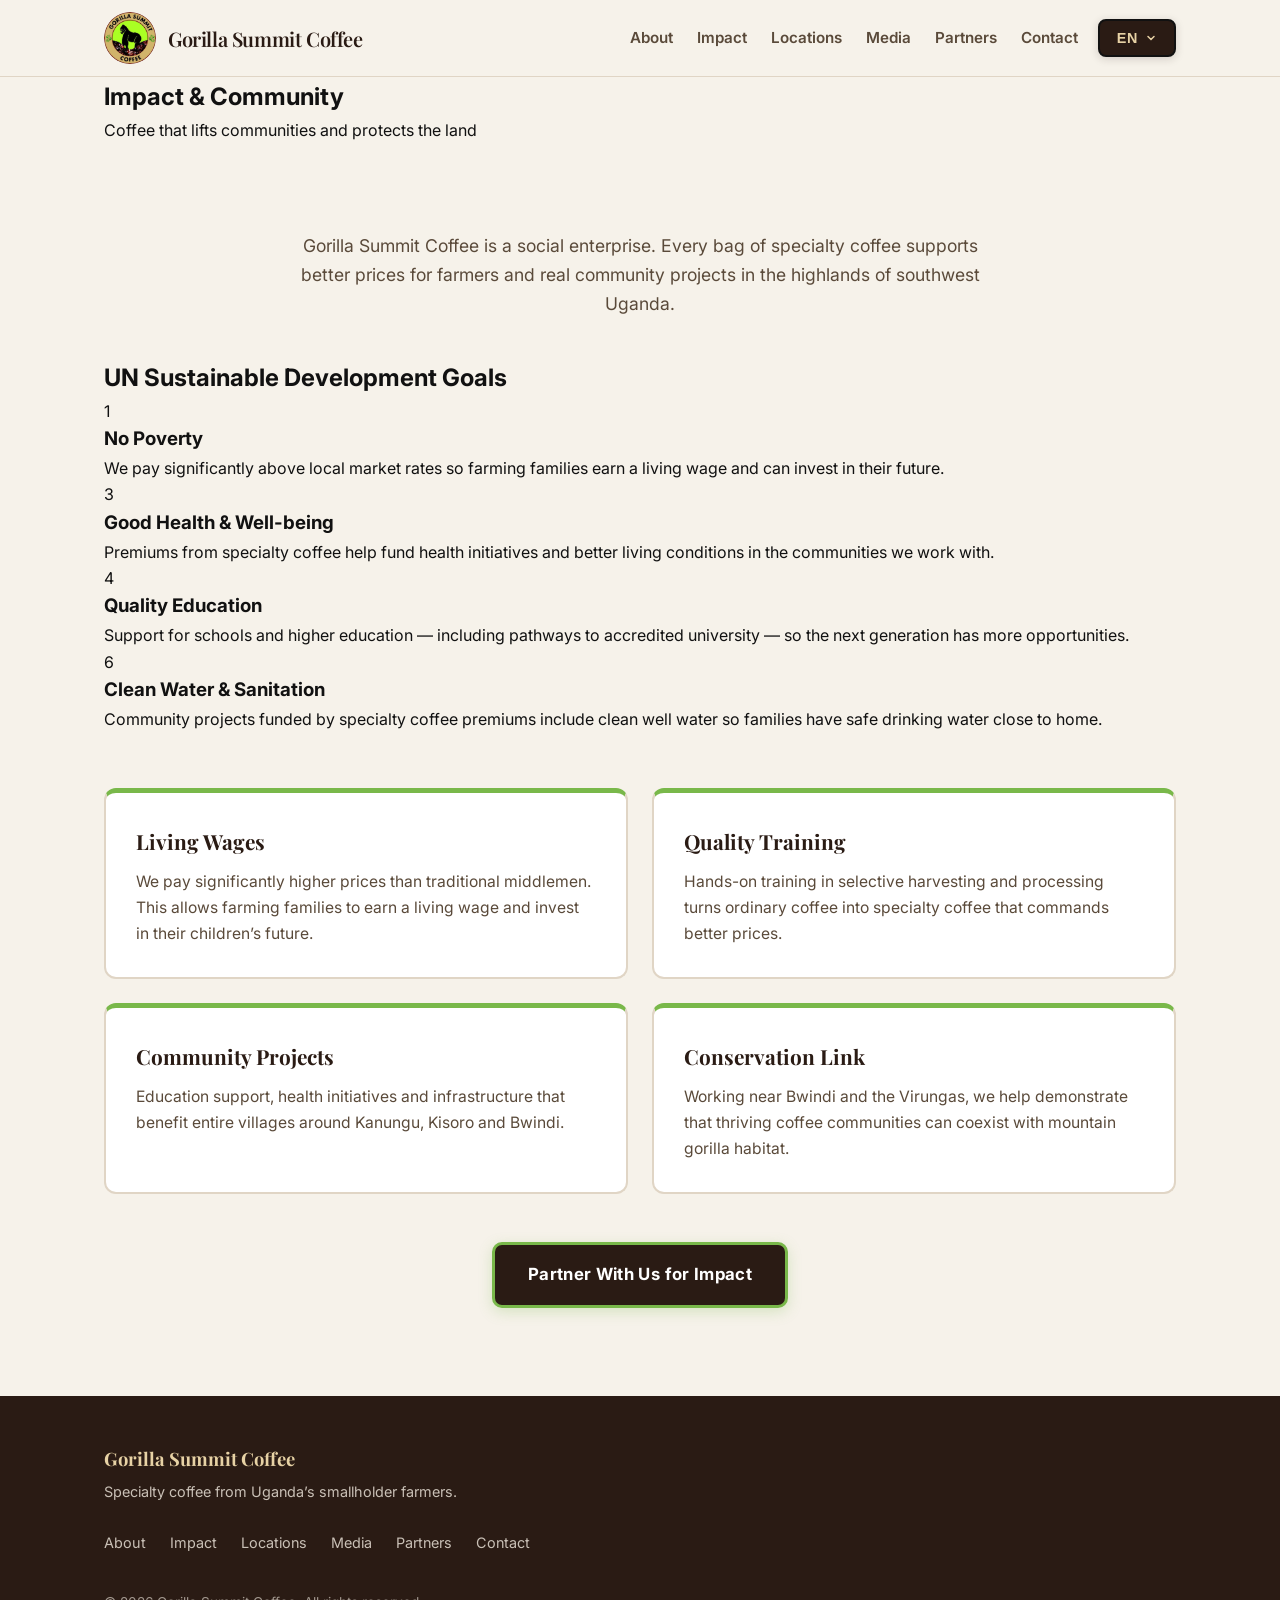
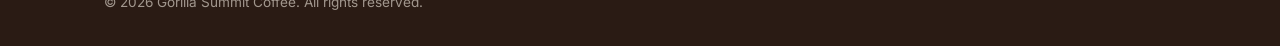
==== impact.html @ e8a61fb9 "Major redesign: multi-page (home/impact/media), full i18n, gated contact, improved responsive & hero" ====
<!DOCTYPE html>
<html lang="en">
<head>
  <meta charset="UTF-8">
  <meta name="viewport" content="width=device-width, initial-scale=1.0">
  <title>Impact & SDGs | Gorilla Summit Coffee</title>
  <meta name="description" content="How Gorilla Summit Coffee supports farmers, communities and the UN Sustainable Development Goals in southwest Uganda.">
  <link rel="stylesheet" href="styles.css">
  <link rel="preconnect" href="https://fonts.googleapis.com">
  <link rel="preconnect" href="https://fonts.gstatic.com" crossorigin>
  <link href="https://fonts.googleapis.com/css2?family=Playfair+Display:wght@500;600;700&family=Inter:wght@400;500;600&display=swap" rel="stylesheet">
  <link rel="icon" href="assets/images/logo.png" type="image/png">
</head>
<body>
  <header class="header">
    <div class="container header-inner">
      <a href="index.html" class="logo">
        <img src="assets/images/logo.png" alt="Gorilla Summit Coffee" class="logo-img" width="52" height="52">
        <span>Gorilla Summit Coffee</span>
      </a>
      <div class="header-right">
        <nav class="nav" id="main-nav">
          <a href="index.html#about" data-i18n="nav-about">Our Story</a>
          <a href="impact.html" class="active" data-i18n="nav-impact">Impact</a>
          <a href="index.html#locations" data-i18n="nav-locations">Locations</a>
          <a href="media.html" data-i18n="nav-media">Media</a>
          <a href="index.html#partners" data-i18n="nav-partners">Partners</a>
          <a href="index.html#contact" data-i18n="nav-contact">Contact</a>
        </nav>
        <div class="lang-switcher">
          <button class="lang-btn" id="lang-btn" aria-label="Change language">
            <span id="current-lang">EN</span>
            <svg width="12" height="12" viewBox="0 0 12 12" fill="none"><path d="M3 4.5L6 7.5L9 4.5" stroke="currentColor" stroke-width="1.5" stroke-linecap="round"/></svg>
          </button>
          <div class="lang-dropdown" id="lang-dropdown">
            <button class="lang-option active" data-lang="en">English</button>
            <button class="lang-option" data-lang="zh">中文</button>
            <button class="lang-option" data-lang="ar">العربية</button>
            <button class="lang-option" data-lang="fr">Français</button>
            <button class="lang-option" data-lang="it">Italiano</button>
            <button class="lang-option" data-lang="ja">日本語</button>
          </div>
        </div>
        <button class="nav-toggle" id="nav-toggle" aria-label="Menu"><span></span><span></span><span></span></button>
      </div>
    </div>
  </header>

  <section class="page-hero">
    <div class="container">
      <h1 data-i18n="impact-title">Impact & Community</h1>
      <p data-i18n="impact-subtitle">Coffee that lifts communities and protects the land</p>
    </div>
  </section>

  <section class="section">
    <div class="container">
      <p class="impact-intro" data-i18n="impact-intro">Gorilla Summit Coffee is a social enterprise. Every bag of specialty coffee supports better prices for farmers and real community projects in the highlands of southwest Uganda. Our work aligns with key United Nations Sustainable Development Goals.</p>

      <h2 class="sdg-heading" data-i18n="sdg-heading">UN Sustainable Development Goals</h2>
      <div class="sdg-grid">
        <div class="sdg-card">
          <div class="sdg-number">1</div>
          <h3 data-i18n="sdg1-title">No Poverty</h3>
          <p data-i18n="sdg1-text">We pay significantly above local market rates so farming families earn a living wage and can invest in their future.</p>
        </div>
        <div class="sdg-card">
          <div class="sdg-number">3</div>
          <h3 data-i18n="sdg3-title">Good Health & Well-being</h3>
          <p data-i18n="sdg3-text">Premiums from specialty coffee help fund health initiatives and better living conditions in the communities we work with.</p>
        </div>
        <div class="sdg-card">
          <div class="sdg-number">4</div>
          <h3 data-i18n="sdg4-title">Quality Education</h3>
          <p data-i18n="sdg4-text">Support for schools and higher education — including pathways to accredited university — so the next generation has more opportunities.</p>
        </div>
        <div class="sdg-card">
          <div class="sdg-number">6</div>
          <h3 data-i18n="sdg6-title">Clean Water & Sanitation</h3>
          <p data-i18n="sdg6-text">Community projects funded by specialty coffee premiums include clean well water so families have safe drinking water close to home.</p>
        </div>
      </div>

      <div class="impact-grid" style="margin-top: 3.5rem;">
        <div class="impact-card">
          <h3 data-i18n="impact-wages-title">Living Wages</h3>
          <p data-i18n="impact-wages">We pay significantly higher prices than traditional middlemen. This allows farming families to earn a living wage and invest in their children’s future.</p>
        </div>
        <div class="impact-card">
          <h3 data-i18n="impact-train-title">Quality Training</h3>
          <p data-i18n="impact-train">Hands-on training in selective harvesting and processing turns ordinary coffee into specialty coffee that commands better prices.</p>
        </div>
        <div class="impact-card">
          <h3 data-i18n="impact-community-title">Community Projects</h3>
          <p data-i18n="impact-community">Education support, health initiatives and infrastructure that benefit entire villages around Kanungu, Kisoro and Bwindi.</p>
        </div>
        <div class="impact-card">
          <h3 data-i18n="impact-conserv-title">Conservation Link</h3>
          <p data-i18n="impact-conserv">Working near Bwindi and the Virungas, we help demonstrate that thriving coffee communities can coexist with mountain gorilla habitat.</p>
        </div>
      </div>

      <div class="partners-cta" style="margin-top: 3rem;">
        <a href="index.html#contact" class="btn" data-i18n="btn-partner">Partner With Us for Impact</a>
      </div>
    </div>
  </section>

  <footer class="footer">
    <div class="container footer-inner">
      <div class="footer-brand">
        <strong>Gorilla Summit Coffee</strong>
        <p data-i18n="footer-tagline">Specialty coffee from the home of the mountain gorilla.</p>
      </div>
      <div class="footer-links">
        <a href="index.html#about" data-i18n="nav-about">Our Story</a>
        <a href="impact.html" data-i18n="nav-impact">Impact</a>
        <a href="index.html#locations" data-i18n="nav-locations">Locations</a>
        <a href="media.html" data-i18n="nav-media">Media</a>
        <a href="index.html#partners" data-i18n="nav-partners">Partners</a>
        <a href="index.html#contact" data-i18n="nav-contact">Contact</a>
      </div>
      <p class="footer-copy">© 2026 Gorilla Summit Coffee. All rights reserved.</p>
    </div>
  </footer>

  <script src="i18n.js"></script>
  <script>
    const toggle = document.getElementById('nav-toggle');
    const nav = document.getElementById('main-nav');
    if (toggle && nav) toggle.addEventListener('click', () => nav.classList.toggle('open'));
    const langBtn = document.getElementById('lang-btn');
    const langDropdown = document.getElementById('lang-dropdown');
    if (langBtn && langDropdown) {
      langBtn.addEventListener('click', (e) => { e.stopPropagation(); langDropdown.classList.toggle('open'); });
      document.addEventListener('click', () => langDropdown.classList.remove('open'));
    }
  </script>
</body>
</html>
---- styles.css ----
/* ============================================
   Gorilla Summit Coffee – 2026 Redesign
   Bold, colourful, professional
   ============================================ */

*, *::before, *::after {
  box-sizing: border-box;
  margin: 0;
  padding: 0;
}

:root {
  --color-forest-green: #3E6B35;
  --color-leaf-green: #79B84A;
  --color-spring: #8BC34A;
  --color-coffee-brown: #5A3825;
  --color-espresso: #2A1B14;
  --color-dark: #111111;
  --color-cream: #E7D2A5;
  --color-beige: #D8C19B;
  --color-ivory: #F6F2EA;
  --color-gold: #C9A227;

  --color-bg: var(--color-ivory);
  --color-bg-alt: #F0E9DC;
  --color-bg-dark: var(--color-espresso);
  --color-text: var(--color-dark);
  --color-text-muted: #5A4A3A;
  --color-accent: var(--color-espresso);
  --color-accent-light: var(--color-coffee-brown);
  --color-green: var(--color-forest-green);
  --color-green-light: var(--color-leaf-green);
  --color-border: #E0D5C5;
  --color-white: #ffffff;

  --font-serif: 'Playfair Display', Georgia, serif;
  --font-sans: 'Inter', system-ui, -apple-system, sans-serif;

  --radius: 12px;
  --shadow: 0 12px 30px rgba(42, 27, 20, 0.08);
  --transition: 0.2s ease;
}

html {
  scroll-behavior: smooth;
}

body {
  font-family: var(--font-sans);
  background: var(--color-bg);
  color: var(--color-text);
  line-height: 1.65;
  -webkit-font-smoothing: antialiased;
}

img {
  max-width: 100%;
  height: auto;
  display: block;
}

a {
  color: inherit;
  text-decoration: none;
}

.container {
  width: 100%;
  max-width: 1120px;
  margin: 0 auto;
  padding: 0 1.5rem;
}

/* ---------- Header ---------- */
.header {
  position: sticky;
  top: 0;
  z-index: 100;
  background: rgba(246, 242, 234, 0.96);
  backdrop-filter: blur(14px);
  border-bottom: 1px solid var(--color-border);
}

.header-inner {
  display: flex;
  align-items: center;
  justify-content: space-between;
  height: 76px;
}

.logo {
  display: flex;
  align-items: center;
  gap: 0.75rem;
  font-family: var(--font-serif);
  font-size: 1.25rem;
  font-weight: 600;
  color: var(--color-accent);
  letter-spacing: -0.02em;
}

.logo-img {
  height: 52px;
  width: auto;
  border-radius: 50%;
}

.header-right {
  display: flex;
  align-items: center;
  gap: 1.25rem;
}

/* Language Switcher */
.lang-switcher {
  position: relative;
}

.lang-btn {
  display: flex;
  align-items: center;
  gap: 0.45rem;
  background: var(--color-espresso);
  border: 2.5px solid var(--color-dark);
  border-radius: 8px;
  padding: 0.55rem 1.05rem;
  font-size: 0.9rem;
  font-weight: 700;
  letter-spacing: 0.04em;
  color: var(--color-cream);
  cursor: pointer;
  transition: background var(--transition), transform 0.15s, box-shadow 0.15s;
  box-shadow: 0 2px 8px rgba(42, 27, 20, 0.18);
}

.lang-btn:hover {
  background: var(--color-coffee-brown);
  transform: translateY(-1px);
}

.lang-dropdown {
  display: none;
  position: absolute;
  top: calc(100% + 8px);
  right: 0;
  background: var(--color-white);
  border: 1px solid var(--color-border);
  border-radius: 10px;
  box-shadow: 0 16px 40px rgba(42, 27, 20, 0.14);
  min-width: 168px;
  z-index: 200;
  overflow: hidden;
  padding: 0.4rem 0;
}

.lang-dropdown.open {
  display: block;
}

.lang-option {
  display: block;
  width: 100%;
  text-align: left;
  padding: 0.75rem 1.2rem;
  background: none;
  border: none;
  font-size: 0.95rem;
  color: var(--color-text);
  cursor: pointer;
}

.lang-option:hover,
.lang-option.active {
  background: rgba(62, 107, 53, 0.09);
  color: var(--color-forest-green);
  font-weight: 600;
}

.nav {
  display: flex;
  gap: 1.5rem;
}

.nav a {
  font-size: 0.95rem;
  font-weight: 600;
  color: var(--color-text-muted);
  transition: color var(--transition);
  position: relative;
}

.nav a:hover {
  color: var(--color-leaf-green);
}

.nav-toggle {
  display: none;
  flex-direction: column;
  gap: 5px;
  background: none;
  border: none;
  cursor: pointer;
  padding: 6px;
}

.nav-toggle span {
  display: block;
  width: 22px;
  height: 2px;
  background: var(--color-accent);
}

/* ---------- Buttons – Bold & Pop ---------- */
.btn {
  display: inline-block;
  padding: 1rem 2.1rem;
  background: var(--color-espresso);
  color: var(--color-white);
  font-size: 1.05rem;
  font-weight: 700;
  border-radius: 10px;
  border: 3px solid var(--color-leaf-green);
  transition: all 0.2s ease;
  box-shadow: 0 4px 14px rgba(121, 184, 74, 0.25);
  letter-spacing: 0.02em;
}

.btn:hover {
  background: var(--color-leaf-green);
  color: var(--color-dark);
  border-color: var(--color-spring);
  transform: translateY(-2px);
  box-shadow: 0 8px 22px rgba(121, 184, 74, 0.35);
}

.btn-outline {
  background: transparent;
  color: var(--color-espresso);
  border: 3px solid var(--color-leaf-green);
  box-shadow: none;
}

.btn-outline:hover {
  background: var(--color-leaf-green);
  color: var(--color-dark);
  border-color: var(--color-spring);
}

/* ---------- Hero ---------- */
.hero {
  position: relative;
  padding: 7.5rem 0 6.5rem;
  background: linear-gradient(165deg, #E8DFD0 0%, var(--color-bg-alt) 40%, var(--color-bg) 100%);
  text-align: center;
  overflow: hidden;
}

.hero-overlay {
  position: absolute;
  inset: 0;
  background: radial-gradient(ellipse at 70% 15%, rgba(62, 107, 53, 0.07) 0%, transparent 55%);
  pointer-events: none;
}

.hero-content {
  position: relative;
  z-index: 1;
}

.hero-eyebrow {
  font-size: 0.9rem;
  font-weight: 700;
  letter-spacing: 0.14em;
  text-transform: uppercase;
  color: var(--color-leaf-green);
  margin-bottom: 1rem;
}

.hero h1 {
  font-family: var(--font-serif);
  font-size: clamp(2.6rem, 6.5vw, 4.2rem);
  font-weight: 600;
  line-height: 1.12;
  color: var(--color-accent);
  margin-bottom: 1.35rem;
  letter-spacing: -0.03em;
}

.hero-subtitle {
  font-size: 1.18rem;
  color: var(--color-text-muted);
  max-width: 600px;
  margin: 0 auto 2.5rem;
}

.hero-actions {
  display: flex;
  gap: 1.1rem;
  justify-content: center;
  flex-wrap: wrap;
}

/* ---------- Sections ---------- */
.section {
  padding: 5.5rem 0;
}

.section-alt {
  background: var(--color-bg-alt);
}

.section-header {
  text-align: center;
  margin-bottom: 3rem;
}

.section-header h2 {
  font-family: var(--font-serif);
  font-size: clamp(2rem, 4vw, 2.6rem);
  font-weight: 600;
  color: var(--color-accent);
  margin-bottom: 0.45rem;
}

.section-header p {
  color: var(--color-text-muted);
  font-size: 1.08rem;
}

/* ---------- About ---------- */
.about-grid {
  display: grid;
  grid-template-columns: 1.35fr 1fr;
  gap: 3.5rem;
  align-items: start;
}

.about-text p {
  margin-bottom: 1.2rem;
  color: var(--color-text-muted);
  font-size: 1.05rem;
}

.about-closing {
  font-weight: 600;
  color: var(--color-accent) !important;
  margin-top: 1.5rem;
}

.about-highlights {
  display: flex;
  flex-direction: column;
  gap: 1.15rem;
}

.highlight {
  padding: 1.4rem 1.5rem;
  background: var(--color-white);
  border: 2px solid var(--color-border);
  border-radius: var(--radius);
  border-left: 5px solid var(--color-leaf-green);
}

.highlight strong {
  display: block;
  font-size: 1.35rem;
  font-family: var(--font-serif);
  color: var(--color-leaf-green);
  margin-bottom: 0.25rem;
}

.highlight span {
  font-size: 0.95rem;
  color: var(--color-text-muted);
}

/* ---------- Locations ---------- */
.locations-grid {
  display: grid;
  grid-template-columns: repeat(2, 1fr);
  gap: 1.6rem;
}

.location-card {
  background: var(--color-white);
  padding: 0;
  border-radius: var(--radius);
  border: 2px solid var(--color-border);
  overflow: hidden;
  transition: transform var(--transition), box-shadow var(--transition), border-color var(--transition);
}

.location-card:hover {
  transform: translateY(-4px);
  box-shadow: var(--shadow);
  border-color: var(--color-leaf-green);
}

.card-image-placeholder {
  height: 160px;
  background: linear-gradient(135deg, #E8DFD0, #D8C19B);
  display: flex;
  align-items: center;
  justify-content: center;
  color: var(--color-text-muted);
  font-size: 0.9rem;
  font-weight: 500;
}

.location-card h3 {
  font-family: var(--font-serif);
  font-size: 1.4rem;
  color: var(--color-accent);
  margin: 1.2rem 1.4rem 0.3rem;
}

.location-tag {
  font-size: 0.8rem;
  font-weight: 700;
  letter-spacing: 0.04em;
  text-transform: uppercase;
  color: var(--color-leaf-green);
  margin: 0 1.4rem 0.7rem;
}

.location-card p:last-child {
  color: var(--color-text-muted);
  font-size: 0.98rem;
  padding: 0 1.4rem 1.4rem;
}

/* ---------- Coffee / Services ---------- */
.coffee-intro {
  max-width: 760px;
  margin: 0 auto 3rem;
  text-align: center;
}

.coffee-intro p {
  color: var(--color-text-muted);
  font-size: 1.05rem;
  margin-bottom: 1rem;
}

.services-grid {
  display: grid;
  grid-template-columns: repeat(2, 1fr);
  gap: 1.5rem;
}

.service-card {
  background: var(--color-white);
  padding: 1.9rem;
  border-radius: var(--radius);
  border: 2px solid var(--color-border);
  transition: transform var(--transition), border-color var(--transition);
}

.service-card:hover {
  transform: translateY(-3px);
  border-color: var(--color-leaf-green);
}

.service-card h3 {
  font-family: var(--font-serif);
  font-size: 1.3rem;
  color: var(--color-accent);
  margin-bottom: 0.65rem;
}

.service-card p {
  color: var(--color-text-muted);
  font-size: 0.98rem;
}

/* ---------- Impact ---------- */
.impact-intro {
  max-width: 700px;
  margin: 0 auto 2.5rem;
  text-align: center;
  font-size: 1.1rem;
  color: var(--color-text-muted);
}

.impact-grid {
  display: grid;
  grid-template-columns: repeat(2, 1fr);
  gap: 1.5rem;
}

.impact-card {
  background: var(--color-white);
  padding: 1.9rem;
  border-radius: var(--radius);
  border: 2px solid var(--color-border);
  border-top: 5px solid var(--color-leaf-green);
}

.impact-card h3 {
  font-family: var(--font-serif);
  font-size: 1.3rem;
  color: var(--color-accent);
  margin-bottom: 0.7rem;
}

.impact-card p {
  color: var(--color-text-muted);
  font-size: 0.98rem;
}

.impact-cta {
  text-align: center;
  margin-top: 2.5rem;
}

/* ---------- Partners ---------- */
.partners-grid {
  display: grid;
  grid-template-columns: repeat(3, 1fr);
  gap: 1.5rem;
  margin-bottom: 2.5rem;
}

.partner-card {
  background: var(--color-white);
  padding: 1.9rem;
  border-radius: var(--radius);
  border: 2px solid var(--color-border);
  text-align: center;
  transition: border-color var(--transition), transform var(--transition);
}

.partner-card:hover {
  border-color: var(--color-leaf-green);
  transform: translateY(-3px);
}

.partner-card h3 {
  font-family: var(--font-serif);
  font-size: 1.25rem;
  color: var(--color-accent);
  margin-bottom: 0.6rem;
}

.partner-card p {
  color: var(--color-text-muted);
  font-size: 0.95rem;
}

.partners-cta {
  text-align: center;
}

.partners-cta p {
  margin-bottom: 1.2rem;
  color: var(--color-text-muted);
}

/* ---------- Contact ---------- */
.contact-inner {
  text-align: center;
  max-width: 720px;
  margin: 0 auto;
}

.contact-content > p {
  color: var(--color-text-muted);
  font-size: 1.1rem;
  margin-bottom: 2rem;
}

.contact-actions {
  display: flex;
  gap: 1.1rem;
  justify-content: center;
  flex-wrap: wrap;
  margin-bottom: 1.5rem;
}

.email-note {
  font-size: 0.95rem;
  color: var(--color-text-muted);
  margin-bottom: 0.75rem;
}

.contact-emails {
  display: flex;
  flex-direction: column;
  gap: 0.5rem;
  align-items: center;
  margin-bottom: 1.5rem;
}

.email-link {
  font-size: 1.08rem;
  font-weight: 600;
  color: var(--color-leaf-green);
  padding: 0.4rem 0.9rem;
  border-radius: 8px;
  transition: background var(--transition);
}

.email-link:hover {
  background: rgba(121, 184, 74, 0.12);
  text-decoration: underline;
}

.contact-details {
  display: grid;
  grid-template-columns: 1fr 1fr;
  gap: 1.5rem;
  text-align: left;
}

.contact-person {
  background: var(--color-white);
  padding: 1.6rem;
  border-radius: var(--radius);
  border: 2px solid var(--color-border);
}

.contact-person strong {
  display: block;
  font-family: var(--font-serif);
  font-size: 1.15rem;
  color: var(--color-accent);
  margin-bottom: 0.25rem;
}

.contact-person .role {
  display: block;
  font-size: 0.82rem;
  font-weight: 700;
  letter-spacing: 0.03em;
  text-transform: uppercase;
  color: var(--color-leaf-green);
  margin-bottom: 0.9rem;
}

.contact-person p {
  color: var(--color-text-muted);
  font-size: 0.95rem;
  line-height: 1.7;
}

.contact-person a {
  color: var(--color-leaf-green);
  font-weight: 500;
}

.contact-person a:hover {
  text-decoration: underline;
}

/* ---------- Footer ---------- */
.footer {
  padding: 3rem 0 2rem;
  background: var(--color-bg-dark);
  color: #C9C0B6;
}

.footer-inner {
  display: grid;
  gap: 1.75rem;
}

.footer-brand strong {
  font-family: var(--font-serif);
  font-size: 1.15rem;
  color: var(--color-cream);
  display: block;
  margin-bottom: 0.35rem;
}

.footer-brand p {
  font-size: 0.9rem;
}

.footer-links {
  display: flex;
  gap: 1.5rem;
  flex-wrap: wrap;
}

.footer-links a {
  font-size: 0.9rem;
  color: #C9C0B6;
  transition: color var(--transition);
}

.footer-links a:hover {
  color: var(--color-leaf-green);
}

.footer-copy {
  font-size: 0.85rem;
  opacity: 0.75;
  margin-top: 0.5rem;
}

/* ---------- SDG strip ---------- */
.sdg-strip {
  display: grid;
  grid-template-columns: repeat(4, 1fr);
  gap: 1rem;
  margin-bottom: 2.75rem;
}

.sdg-item {
  border-radius: 10px;
  overflow: hidden;
  box-shadow: 0 6px 18px rgba(42, 27, 20, 0.08);
  border: 2px solid var(--color-border);
  transition: transform 0.2s ease, border-color 0.2s ease;
}

.sdg-item:hover {
  transform: translateY(-3px);
  border-color: var(--color-leaf-green);
}

.sdg-item img {
  width: 100%;
  height: auto;
  display: block;
}

/* ---------- Partners logos ---------- */
.partners-logos {
  display: grid;
  grid-template-columns: repeat(auto-fit, minmax(160px, 1fr));
  gap: 1.5rem;
  align-items: center;
  margin-bottom: 2.5rem;
}

.partner-logo-card {
  background: var(--color-white);
  border: 2px solid var(--color-border);
  border-radius: var(--radius);
  padding: 1.4rem 1.2rem;
  display: flex;
  align-items: center;
  justify-content: center;
  min-height: 110px;
  transition: border-color 0.2s ease, transform 0.2s ease, box-shadow 0.2s ease;
}

.partner-logo-card:hover {
  border-color: var(--color-leaf-green);
  transform: translateY(-3px);
  box-shadow: var(--shadow);
}

.partner-logo-card img {
  max-height: 64px;
  width: auto;
  max-width: 100%;
  object-fit: contain;
}

.partner-logo-wide {
  grid-column: span 2;
  min-height: 90px;
}

.partner-logo-wide img {
  max-height: 56px;
}

.partners-note {
  text-align: center;
  max-width: 720px;
  margin: 0 auto 2rem;
  color: var(--color-text-muted);
  font-size: 1.02rem;
}

.partners-note strong {
  color: var(--color-accent);
}

/* ---------- Responsive ---------- */
@media (max-width: 900px) {
  .about-grid,
  .locations-grid,
  .services-grid,
  .impact-grid,
  .partners-grid {
    grid-template-columns: 1fr;
  }

  .contact-details {
    grid-template-columns: 1fr;
  }
}

@media (max-width: 700px) {
  .nav {
    display: none;
    position: absolute;
    top: 76px;
    left: 0;
    right: 0;
    background: var(--color-bg);
    flex-direction: column;
    padding: 1.25rem 1.5rem 1.5rem;
    border-bottom: 1px solid var(--color-border);
    gap: 0.9rem;
  }

  .nav.open {
    display: flex;
  }

  .nav-toggle {
    display: flex;
  }

  .hero {
    padding: 5.5rem 0 5rem;
  }

  .section {
    padding: 4rem 0;
  }

  .hero-actions,
  .contact-actions {
    flex-direction: column;
    align-items: center;
  }

  .header-right {
    gap: 0.6rem;
  }

  .sdg-strip {
    grid-template-columns: 1fr 1fr;
  }
  .partner-logo-wide {
    grid-column: span 1;
  }
}

@media (max-width: 480px) {
  .header-inner {
    height: 68px;
  }

  .logo-img {
    height: 44px;
  }

  .logo span {
    display: none;
  }
}
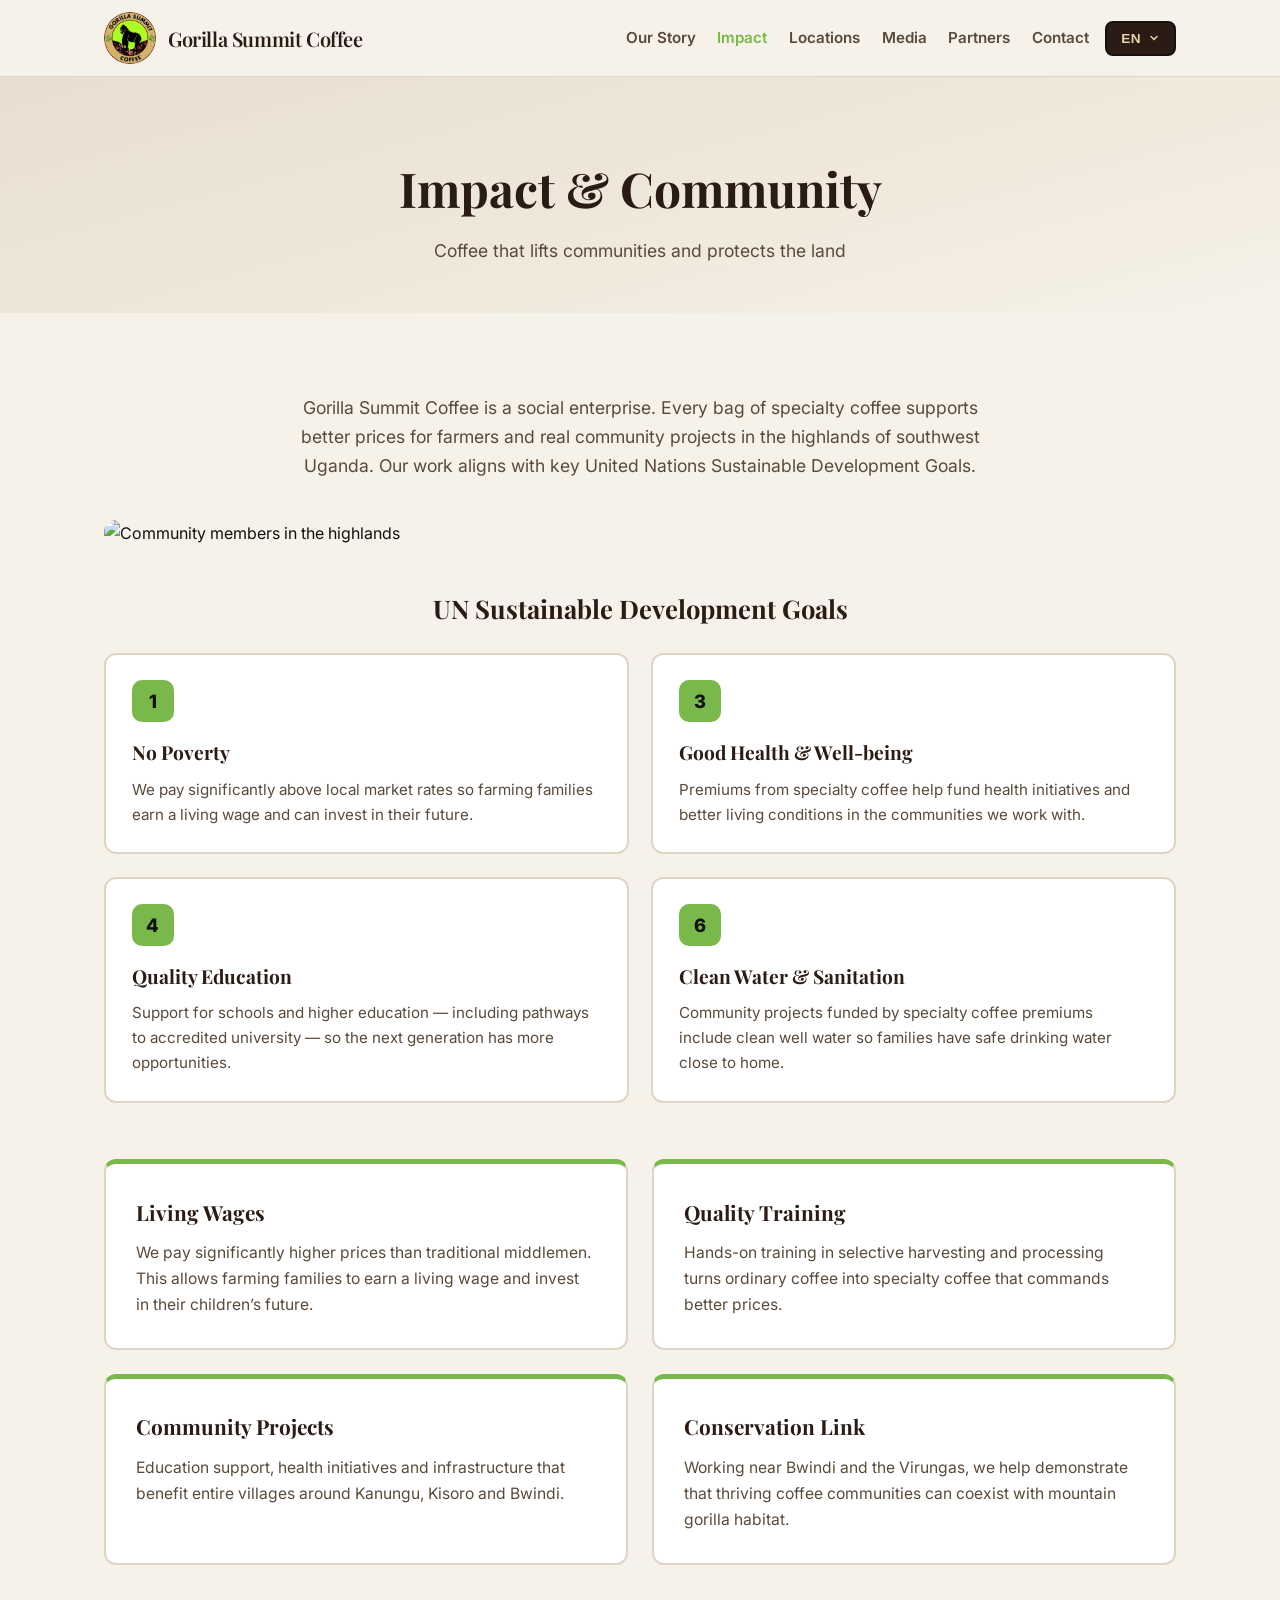
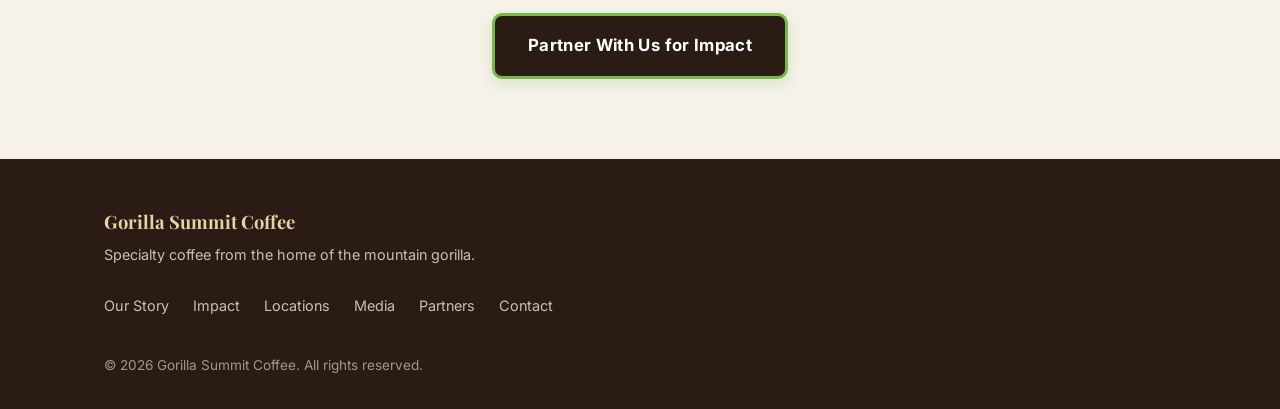
==== commit dc332325: "Improve Impact page with real community photo and cleaner structure" ====
--- a/impact.html
+++ b/impact.html
@@ -56,6 +56,11 @@
   <section class="section">
     <div class="container">
       <p class="impact-intro" data-i18n="impact-intro">Gorilla Summit Coffee is a social enterprise. Every bag of specialty coffee supports better prices for farmers and real community projects in the highlands of southwest Uganda. Our work aligns with key United Nations Sustainable Development Goals.</p>
+
+      <!-- Real community photo -->
+      <div style="margin: 2rem 0; border-radius: 12px; overflow: hidden; max-width: 900px;">
+        <img src="assets/images/image_200.jpg" alt="Community members in the highlands" style="width:100%; height:auto; display:block;">
+      </div>
 
       <h2 class="sdg-heading" data-i18n="sdg-heading">UN Sustainable Development Goals</h2>
       <div class="sdg-grid">
--- a/styles.css
+++ b/styles.css
@@ -108,7 +108,7 @@
 .header-right {
   display: flex;
   align-items: center;
-  gap: 1.25rem;
+  gap: 1rem;
 }
 
 /* Language Switcher */
@@ -119,23 +119,21 @@
 .lang-btn {
   display: flex;
   align-items: center;
-  gap: 0.45rem;
+  gap: 0.4rem;
   background: var(--color-espresso);
-  border: 2.5px solid var(--color-dark);
+  border: 2px solid var(--color-dark);
   border-radius: 8px;
-  padding: 0.55rem 1.05rem;
-  font-size: 0.9rem;
+  padding: 0.5rem 0.9rem;
+  font-size: 0.85rem;
   font-weight: 700;
   letter-spacing: 0.04em;
   color: var(--color-cream);
   cursor: pointer;
-  transition: background var(--transition), transform 0.15s, box-shadow 0.15s;
-  box-shadow: 0 2px 8px rgba(42, 27, 20, 0.18);
+  transition: background var(--transition), transform 0.15s;
 }
 
 .lang-btn:hover {
   background: var(--color-coffee-brown);
-  transform: translateY(-1px);
 }
 
 .lang-dropdown {
@@ -147,10 +145,10 @@
   border: 1px solid var(--color-border);
   border-radius: 10px;
   box-shadow: 0 16px 40px rgba(42, 27, 20, 0.14);
-  min-width: 168px;
+  min-width: 160px;
   z-index: 200;
   overflow: hidden;
-  padding: 0.4rem 0;
+  padding: 0.35rem 0;
 }
 
 .lang-dropdown.open {
@@ -161,7 +159,7 @@
   display: block;
   width: 100%;
   text-align: left;
-  padding: 0.75rem 1.2rem;
+  padding: 0.7rem 1.15rem;
   background: none;
   border: none;
   font-size: 0.95rem;
@@ -178,7 +176,7 @@
 
 .nav {
   display: flex;
-  gap: 1.5rem;
+  gap: 1.35rem;
 }
 
 .nav a {
@@ -186,10 +184,10 @@
   font-weight: 600;
   color: var(--color-text-muted);
   transition: color var(--transition);
-  position: relative;
-}
-
-.nav a:hover {
+}
+
+.nav a:hover,
+.nav a.active {
   color: var(--color-leaf-green);
 }
 
@@ -210,7 +208,7 @@
   background: var(--color-accent);
 }
 
-/* ---------- Buttons – Bold & Pop ---------- */
+/* ---------- Buttons ---------- */
 .btn {
   display: inline-block;
   padding: 1rem 2.1rem;
@@ -223,6 +221,8 @@
   transition: all 0.2s ease;
   box-shadow: 0 4px 14px rgba(121, 184, 74, 0.25);
   letter-spacing: 0.02em;
+  cursor: pointer;
+  font-family: inherit;
 }
 
 .btn:hover {
@@ -250,7 +250,9 @@
 .hero {
   position: relative;
   padding: 7.5rem 0 6.5rem;
-  background: linear-gradient(165deg, #E8DFD0 0%, var(--color-bg-alt) 40%, var(--color-bg) 100%);
+  background:
+    linear-gradient(165deg, rgba(232, 223, 208, 0.92) 0%, rgba(240, 233, 220, 0.95) 45%, var(--color-bg) 100%),
+    url('assets/images/hero.jpg') center/cover no-repeat;
   text-align: center;
   overflow: hidden;
 }
@@ -258,7 +260,7 @@
 .hero-overlay {
   position: absolute;
   inset: 0;
-  background: radial-gradient(ellipse at 70% 15%, rgba(62, 107, 53, 0.07) 0%, transparent 55%);
+  background: radial-gradient(ellipse at 70% 15%, rgba(62, 107, 53, 0.08) 0%, transparent 55%);
   pointer-events: none;
 }
 
@@ -278,7 +280,7 @@
 
 .hero h1 {
   font-family: var(--font-serif);
-  font-size: clamp(2.6rem, 6.5vw, 4.2rem);
+  font-size: clamp(2.5rem, 6.5vw, 4.1rem);
   font-weight: 600;
   line-height: 1.12;
   color: var(--color-accent);
@@ -287,7 +289,7 @@
 }
 
 .hero-subtitle {
-  font-size: 1.18rem;
+  font-size: 1.15rem;
   color: var(--color-text-muted);
   max-width: 600px;
   margin: 0 auto 2.5rem;
@@ -300,9 +302,28 @@
   flex-wrap: wrap;
 }
 
+/* ---------- Page Hero (inner pages) ---------- */
+.page-hero {
+  padding: 4.5rem 0 3rem;
+  background: linear-gradient(165deg, #E8DFD0 0%, var(--color-bg-alt) 60%, var(--color-bg) 100%);
+  text-align: center;
+}
+
+.page-hero h1 {
+  font-family: var(--font-serif);
+  font-size: clamp(2.1rem, 5vw, 3rem);
+  color: var(--color-accent);
+  margin-bottom: 0.5rem;
+}
+
+.page-hero p {
+  color: var(--color-text-muted);
+  font-size: 1.1rem;
+}
+
 /* ---------- Sections ---------- */
 .section {
-  padding: 5.5rem 0;
+  padding: 5rem 0;
 }
 
 .section-alt {
@@ -339,12 +360,6 @@
   margin-bottom: 1.2rem;
   color: var(--color-text-muted);
   font-size: 1.05rem;
-}
-
-.about-closing {
-  font-weight: 600;
-  color: var(--color-accent) !important;
-  margin-top: 1.5rem;
 }
 
 .about-highlights {
@@ -396,15 +411,11 @@
   border-color: var(--color-leaf-green);
 }
 
-.card-image-placeholder {
-  height: 160px;
-  background: linear-gradient(135deg, #E8DFD0, #D8C19B);
-  display: flex;
-  align-items: center;
-  justify-content: center;
-  color: var(--color-text-muted);
-  font-size: 0.9rem;
-  font-weight: 500;
+.location-card img {
+  width: 100%;
+  height: 200px;
+  object-fit: cover;
+  background: #E8DFD0;
 }
 
 .location-card h3 {
@@ -423,63 +434,87 @@
   margin: 0 1.4rem 0.7rem;
 }
 
-.location-card p:last-child {
+.location-card p {
   color: var(--color-text-muted);
   font-size: 0.98rem;
-  padding: 0 1.4rem 1.4rem;
-}
-
-/* ---------- Coffee / Services ---------- */
-.coffee-intro {
-  max-width: 760px;
-  margin: 0 auto 3rem;
-  text-align: center;
-}
-
-.coffee-intro p {
-  color: var(--color-text-muted);
-  font-size: 1.05rem;
-  margin-bottom: 1rem;
-}
-
-.services-grid {
+  padding: 0 1.4rem;
+  margin-bottom: 0.8rem;
+}
+
+.location-card .card-link {
+  display: inline-block;
+  margin: 0 1.4rem 1.2rem;
+  font-size: 0.9rem;
+  font-weight: 600;
+  color: var(--color-forest-green);
+}
+
+.location-card .card-link:hover {
+  text-decoration: underline;
+}
+
+/* ---------- Impact / SDG ---------- */
+.impact-intro {
+  max-width: 720px;
+  margin: 0 auto 2.5rem;
+  text-align: center;
+  font-size: 1.1rem;
+  color: var(--color-text-muted);
+}
+
+.sdg-heading {
+  font-family: var(--font-serif);
+  font-size: 1.6rem;
+  text-align: center;
+  color: var(--color-accent);
+  margin: 2.5rem 0 1.5rem;
+}
+
+.sdg-grid {
   display: grid;
   grid-template-columns: repeat(2, 1fr);
-  gap: 1.5rem;
-}
-
-.service-card {
+  gap: 1.4rem;
+  margin-bottom: 1rem;
+}
+
+.sdg-card {
   background: var(--color-white);
-  padding: 1.9rem;
+  border: 2px solid var(--color-border);
   border-radius: var(--radius);
-  border: 2px solid var(--color-border);
-  transition: transform var(--transition), border-color var(--transition);
-}
-
-.service-card:hover {
+  padding: 1.6rem;
+  position: relative;
+  transition: border-color var(--transition), transform var(--transition);
+}
+
+.sdg-card:hover {
+  border-color: var(--color-leaf-green);
   transform: translateY(-3px);
-  border-color: var(--color-leaf-green);
-}
-
-.service-card h3 {
-  font-family: var(--font-serif);
-  font-size: 1.3rem;
-  color: var(--color-accent);
-  margin-bottom: 0.65rem;
-}
-
-.service-card p {
-  color: var(--color-text-muted);
-  font-size: 0.98rem;
-}
-
-/* ---------- Impact ---------- */
-.impact-intro {
-  max-width: 700px;
-  margin: 0 auto 2.5rem;
-  text-align: center;
-  font-size: 1.1rem;
-  color: var(--color-text-muted);
+}
+
+.sdg-number {
+  width: 42px;
+  height: 42px;
+  background: var(--color-leaf-green);
+  color: var(--color-dark);
+  font-weight: 800;
+  font-size: 1.15rem;
+  border-radius: 10px;
+  display: flex;
+  align-items: center;
+  justify-content: center;
+  margin-bottom: 0.9rem;
+}
+
+.sdg-card h3 {
+  font-family: var(--font-serif);
+  font-size: 1.2rem;
+  color: var(--color-accent);
+  margin-bottom: 0.5rem;
+}
+
+.sdg-card p {
+  color: var(--color-text-muted);
+  font-size: 0.95rem;
 }
 
 .impact-grid {
@@ -508,62 +543,125 @@
   font-size: 0.98rem;
 }
 
-.impact-cta {
-  text-align: center;
-  margin-top: 2.5rem;
+/* ---------- Media ---------- */
+.media-grid {
+  display: grid;
+  grid-template-columns: repeat(auto-fit, minmax(260px, 1fr));
+  gap: 1.25rem;
+  margin-bottom: 3rem;
+}
+
+.media-item {
+  border-radius: 12px;
+  overflow: hidden;
+  border: 2px solid var(--color-border);
+  background: var(--color-white);
+  transition: transform var(--transition), border-color var(--transition);
+}
+
+.media-item:hover {
+  transform: translateY(-3px);
+  border-color: var(--color-leaf-green);
+}
+
+.media-item img {
+  width: 100%;
+  height: 200px;
+  object-fit: cover;
+  background: #E8DFD0;
+}
+
+.media-item p {
+  padding: 0.95rem 1.1rem;
+  font-size: 0.95rem;
+  color: var(--color-text-muted);
+  margin: 0;
+}
+
+.media-story {
+  max-width: 720px;
+  margin: 0 auto;
+  text-align: center;
+}
+
+.media-story h2 {
+  font-family: var(--font-serif);
+  font-size: 1.7rem;
+  color: var(--color-accent);
+  margin-bottom: 1rem;
+}
+
+.media-story p {
+  color: var(--color-text-muted);
+  font-size: 1.05rem;
+  margin-bottom: 1rem;
 }
 
 /* ---------- Partners ---------- */
-.partners-grid {
+.partners-logos {
   display: grid;
-  grid-template-columns: repeat(3, 1fr);
-  gap: 1.5rem;
+  grid-template-columns: repeat(auto-fit, minmax(160px, 1fr));
+  gap: 1.25rem;
   margin-bottom: 2.5rem;
 }
 
-.partner-card {
+.partner-logo-card {
   background: var(--color-white);
-  padding: 1.9rem;
+  border: 2px solid var(--color-border);
   border-radius: var(--radius);
-  border: 2px solid var(--color-border);
-  text-align: center;
-  transition: border-color var(--transition), transform var(--transition);
-}
-
-.partner-card:hover {
+  padding: 1.5rem 1.2rem;
+  display: flex;
+  flex-direction: column;
+  align-items: center;
+  justify-content: center;
+  min-height: 110px;
+  text-align: center;
+  transition: border-color 0.2s ease, transform 0.2s ease, box-shadow 0.2s ease;
+}
+
+.partner-logo-card:hover {
   border-color: var(--color-leaf-green);
   transform: translateY(-3px);
-}
-
-.partner-card h3 {
-  font-family: var(--font-serif);
-  font-size: 1.25rem;
-  color: var(--color-accent);
-  margin-bottom: 0.6rem;
-}
-
-.partner-card p {
-  color: var(--color-text-muted);
-  font-size: 0.95rem;
+  box-shadow: var(--shadow);
+}
+
+.partner-logo-card strong {
+  font-family: var(--font-serif);
+  font-size: 1.1rem;
+  color: var(--color-accent);
+  display: block;
+  margin-bottom: 0.25rem;
+}
+
+.partner-logo-card span {
+  font-size: 0.8rem;
+  color: var(--color-text-muted);
+}
+
+.partners-note {
+  text-align: center;
+  max-width: 720px;
+  margin: 0 auto 2rem;
+  color: var(--color-text-muted);
+  font-size: 1.02rem;
+}
+
+.partners-note strong {
+  color: var(--color-accent);
 }
 
 .partners-cta {
   text-align: center;
 }
 
-.partners-cta p {
-  margin-bottom: 1.2rem;
-  color: var(--color-text-muted);
-}
-
-/* ---------- Contact ---------- */
+/* ---------- Contact (gated) ---------- */
 .contact-inner {
   text-align: center;
   max-width: 720px;
   margin: 0 auto;
 }
 
-.contact-content > p {
+.contact-intro {
   color: var(--color-text-muted);
   font-size: 1.1rem;
   margin-bottom: 2rem;
@@ -575,34 +673,6 @@
   justify-content: center;
   flex-wrap: wrap;
   margin-bottom: 1.5rem;
-}
-
-.email-note {
-  font-size: 0.95rem;
-  color: var(--color-text-muted);
-  margin-bottom: 0.75rem;
-}
-
-.contact-emails {
-  display: flex;
-  flex-direction: column;
-  gap: 0.5rem;
-  align-items: center;
-  margin-bottom: 1.5rem;
-}
-
-.email-link {
-  font-size: 1.08rem;
-  font-weight: 600;
-  color: var(--color-leaf-green);
-  padding: 0.4rem 0.9rem;
-  border-radius: 8px;
-  transition: background var(--transition);
-}
-
-.email-link:hover {
-  background: rgba(121, 184, 74, 0.12);
-  text-decoration: underline;
 }
 
 .contact-details {
@@ -610,6 +680,12 @@
   grid-template-columns: 1fr 1fr;
   gap: 1.5rem;
   text-align: left;
+  margin-top: 1.5rem;
+  transition: opacity 0.25s ease;
+}
+
+.contact-details.hidden {
+  display: none;
 }
 
 .contact-person {
@@ -698,104 +774,31 @@
   margin-top: 0.5rem;
 }
 
-/* ---------- SDG strip ---------- */
-.sdg-strip {
-  display: grid;
-  grid-template-columns: repeat(4, 1fr);
-  gap: 1rem;
-  margin-bottom: 2.75rem;
-}
-
-.sdg-item {
-  border-radius: 10px;
-  overflow: hidden;
-  box-shadow: 0 6px 18px rgba(42, 27, 20, 0.08);
-  border: 2px solid var(--color-border);
-  transition: transform 0.2s ease, border-color 0.2s ease;
-}
-
-.sdg-item:hover {
-  transform: translateY(-3px);
-  border-color: var(--color-leaf-green);
-}
-
-.sdg-item img {
-  width: 100%;
-  height: auto;
-  display: block;
-}
-
-/* ---------- Partners logos ---------- */
-.partners-logos {
-  display: grid;
-  grid-template-columns: repeat(auto-fit, minmax(160px, 1fr));
-  gap: 1.5rem;
-  align-items: center;
-  margin-bottom: 2.5rem;
-}
-
-.partner-logo-card {
-  background: var(--color-white);
-  border: 2px solid var(--color-border);
-  border-radius: var(--radius);
-  padding: 1.4rem 1.2rem;
-  display: flex;
-  align-items: center;
-  justify-content: center;
-  min-height: 110px;
-  transition: border-color 0.2s ease, transform 0.2s ease, box-shadow 0.2s ease;
-}
-
-.partner-logo-card:hover {
-  border-color: var(--color-leaf-green);
-  transform: translateY(-3px);
-  box-shadow: var(--shadow);
-}
-
-.partner-logo-card img {
-  max-height: 64px;
-  width: auto;
-  max-width: 100%;
-  object-fit: contain;
-}
-
-.partner-logo-wide {
-  grid-column: span 2;
-  min-height: 90px;
-}
-
-.partner-logo-wide img {
-  max-height: 56px;
-}
-
-.partners-note {
-  text-align: center;
-  max-width: 720px;
-  margin: 0 auto 2rem;
-  color: var(--color-text-muted);
-  font-size: 1.02rem;
-}
-
-.partners-note strong {
-  color: var(--color-accent);
-}
-
-/* ---------- Responsive ---------- */
+/* ---------- Responsive: Tablet + Phone ---------- */
+@media (max-width: 1024px) {
+  .container {
+    padding: 0 1.35rem;
+  }
+}
+
 @media (max-width: 900px) {
   .about-grid,
   .locations-grid,
-  .services-grid,
   .impact-grid,
-  .partners-grid {
+  .sdg-grid {
     grid-template-columns: 1fr;
   }
 
   .contact-details {
     grid-template-columns: 1fr;
   }
-}
-
-@media (max-width: 700px) {
+
+  .nav {
+    gap: 1.1rem;
+  }
+}
+
+@media (max-width: 768px) {
   .nav {
     display: none;
     position: absolute;
@@ -821,8 +824,12 @@
     padding: 5.5rem 0 5rem;
   }
 
+  .page-hero {
+    padding: 3.5rem 0 2.5rem;
+  }
+
   .section {
-    padding: 4rem 0;
+    padding: 3.75rem 0;
   }
 
   .hero-actions,
@@ -832,14 +839,12 @@
   }
 
   .header-right {
-    gap: 0.6rem;
-  }
-
-  .sdg-strip {
-    grid-template-columns: 1fr 1fr;
-  }
-  .partner-logo-wide {
-    grid-column: span 1;
+    gap: 0.55rem;
+  }
+
+  .lang-btn {
+    padding: 0.45rem 0.75rem;
+    font-size: 0.8rem;
   }
 }
 
@@ -855,4 +860,14 @@
   .logo span {
     display: none;
   }
-}
+
+  .hero h1 {
+    font-size: 2.2rem;
+  }
+
+  .btn {
+    width: 100%;
+    max-width: 280px;
+    text-align: center;
+  }
+}
